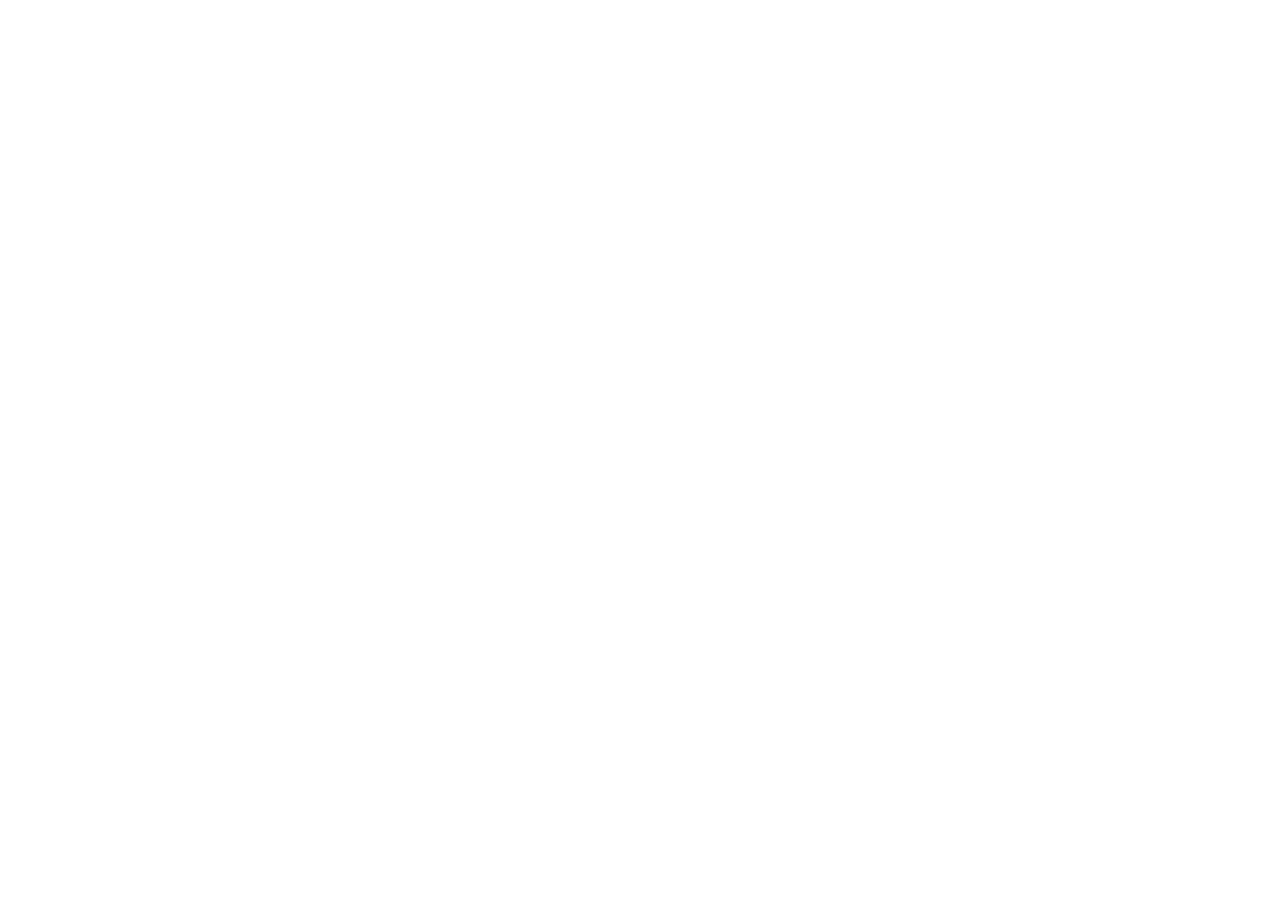
==== index.html @ cdd11fe8 "Initial commit" ====
<!DOCTYPE html>
<html lang="en">
  <head>
    <meta charset="utf-8">
    <title></title>
    <link rel="stylesheet" href="style.css">
    <script src="main.js" defer></script>
  </head>
  <body>
  </body>
</html>
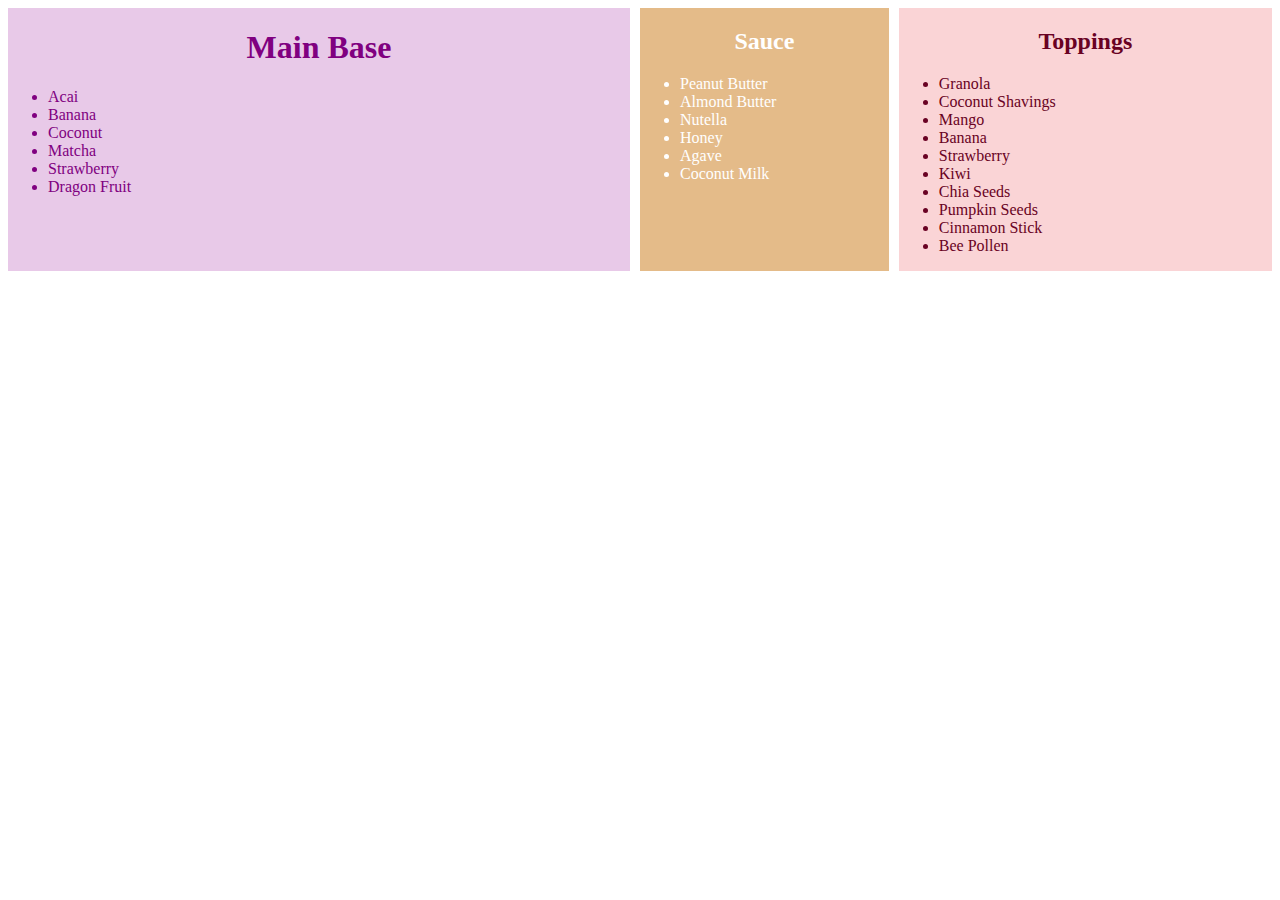
==== commit 9144e69f: "sigh" ====
--- a/index.html
+++ b/index.html
@@ -7,5 +7,48 @@
     <script src="main.js" defer></script>
   </head>
   <body>
+    <div id="container">
+      <div id="base">
+        <h1>Main Base</h1>
+        <ul>
+          <li>Acai</li>
+          <li>Banana</li>
+          <li>Coconut</li>
+          <li>Matcha</li>
+          <li>Strawberry</li>
+          <li>Dragon Fruit</li>
+        </ul>
+      </div>
+      <div id="sauce">
+        <h2>Sauce</h2>
+        <ul>
+          
+          <li>Peanut Butter</li>
+          <li>Almond Butter</li>
+          <li>Nutella</li>
+          <li>Honey</li>
+          <li>Agave</li>
+          <li>Coconut Milk</li>
+        </ul>
+      </div>
+      <div id="top">
+        <h2>Toppings</h2>
+        <ul>
+          <li>Granola</li>
+          <li>Coconut Shavings</li>
+          <li>Mango</li>
+          <li>Banana</li>
+          <li>Strawberry</li>
+          <li>Kiwi</li>
+          <li>Chia Seeds</li>
+          <li>Pumpkin Seeds</li>
+          <li>Cinnamon Stick</li>
+          <li>Bee Pollen</li>
+        </ul>
+        
+
+      </div>
+
+    </div>
   </body>
 </html>--- a/style.css
+++ b/style.css
@@ -0,0 +1,43 @@
+h1, h2{
+    text-align: center
+}
+
+#base {
+    color: purple;
+    background-color: rgb(232, 201, 232);
+}
+
+#sauce {
+    background-color: #e4bb89;
+    color: white;
+}
+
+#top{
+    background-color: rgb(250, 212, 214);
+    color: rgb(105, 2, 35);
+}
+
+/* These ARE MOBILE STYLES */
+@media (max-width: 699px){
+    .desktop-only{
+        display: none;
+    }
+}
+
+/* These ARE DESKTOP STYLES */
+
+@media (min-width: 700px) {
+    #container {
+        display: flex;
+        gap: 10px
+    }
+    #base{
+        width: 50%;
+    }
+    #top{
+        width: 30%;
+    }
+    #sauce{
+        width: 20%;
+    }
+}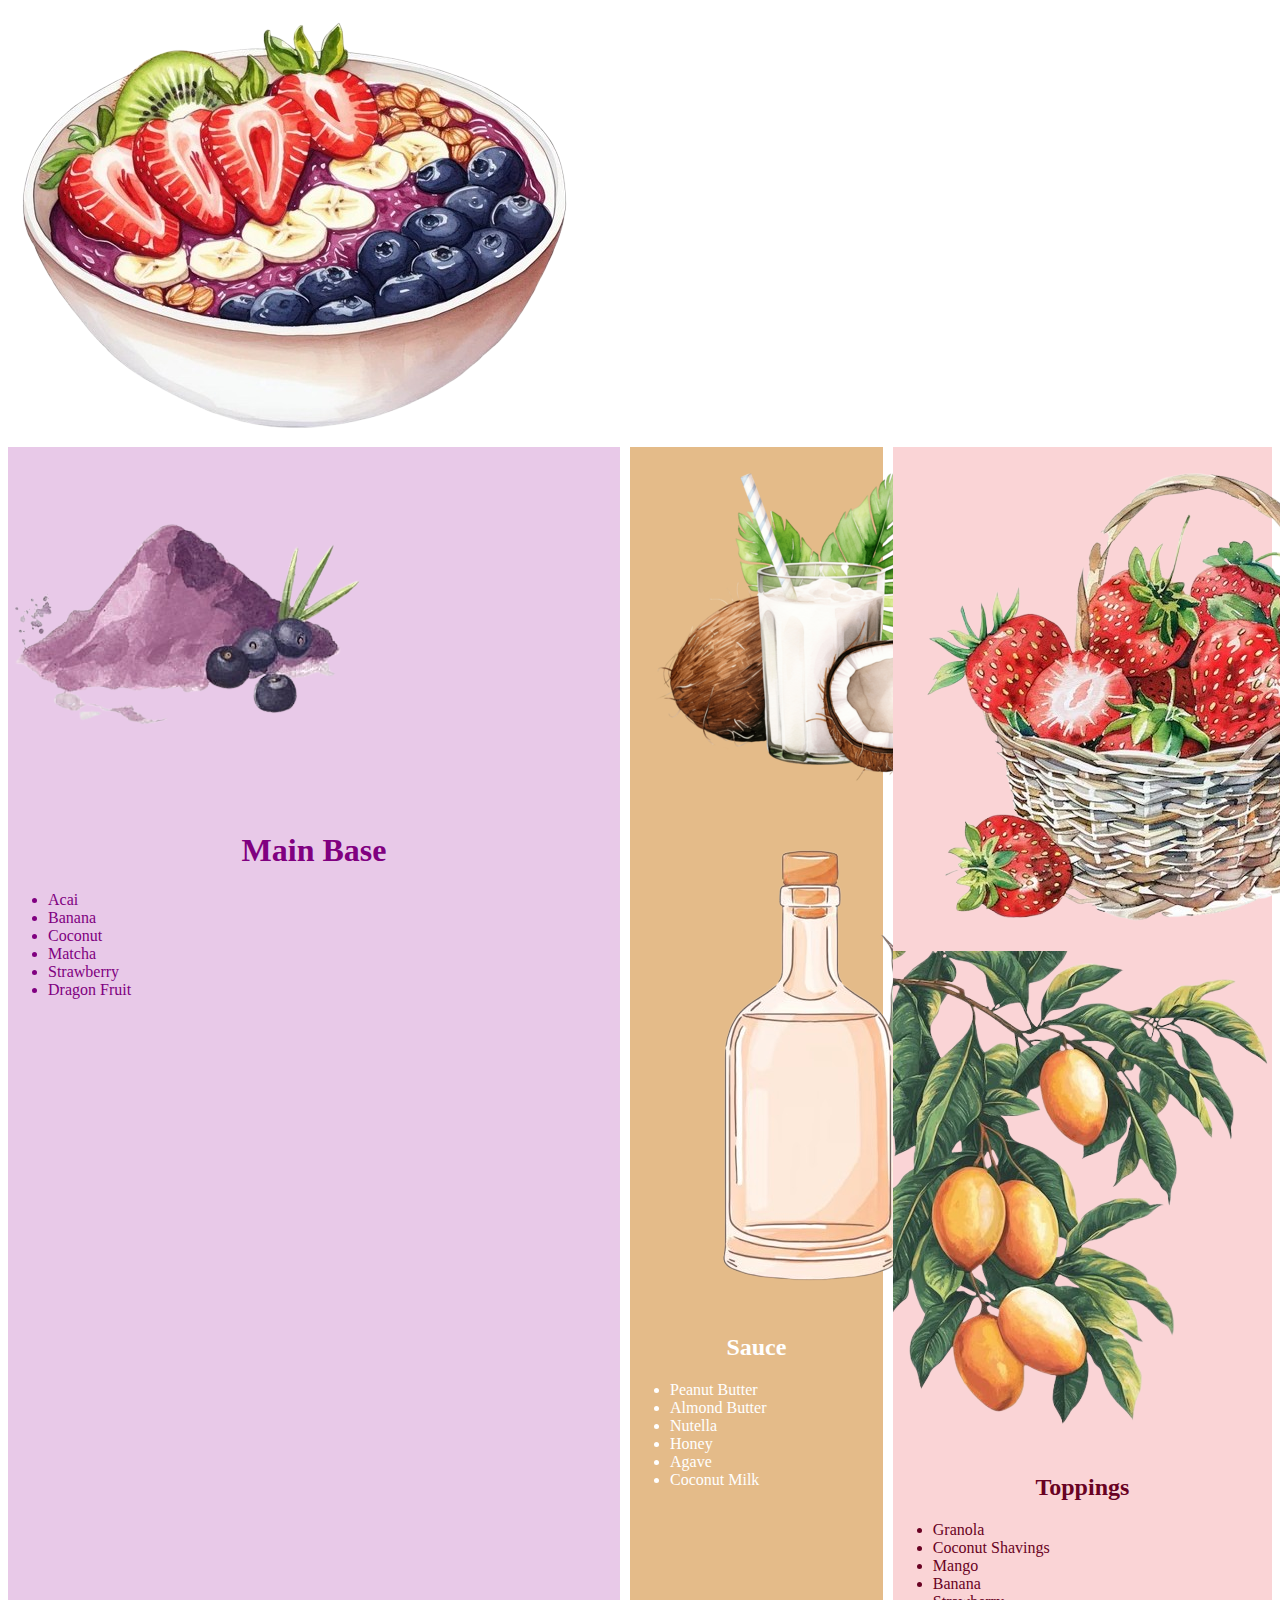
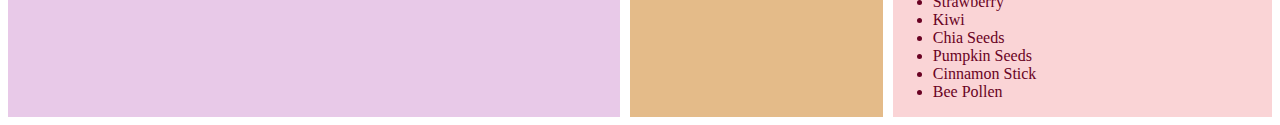
==== commit b126f7bb: "yes" ====
--- a/index.html
+++ b/index.html
@@ -6,9 +6,14 @@
     <link rel="stylesheet" href="style.css">
     <script src="main.js" defer></script>
   </head>
+
   <body>
+    <img src="bowl.png" alt="An Acai Bowl">
+
     <div id="container">
+
       <div id="base">
+        <img src="base.png" alt="acai fruit">
         <h1>Main Base</h1>
         <ul>
           <li>Acai</li>
@@ -19,10 +24,12 @@
           <li>Dragon Fruit</li>
         </ul>
       </div>
+
       <div id="sauce">
+        <img src="coconut.png" alt="coconut milk">
+        <img src="agave.png" alt="Agave Syrup">
         <h2>Sauce</h2>
         <ul>
-          
           <li>Peanut Butter</li>
           <li>Almond Butter</li>
           <li>Nutella</li>
@@ -31,7 +38,10 @@
           <li>Coconut Milk</li>
         </ul>
       </div>
+
       <div id="top">
+        <img src="strawberry.png" alt="basket of strawberries">
+        <img src="mango.png" alt="a mango tree branch of ripe mangoes">
         <h2>Toppings</h2>
         <ul>
           <li>Granola</li>
--- a/style.css
+++ b/style.css
@@ -40,4 +40,10 @@
     #sauce{
         width: 20%;
     }
+}
+
+
+
+.img{
+    size: 50px;
 }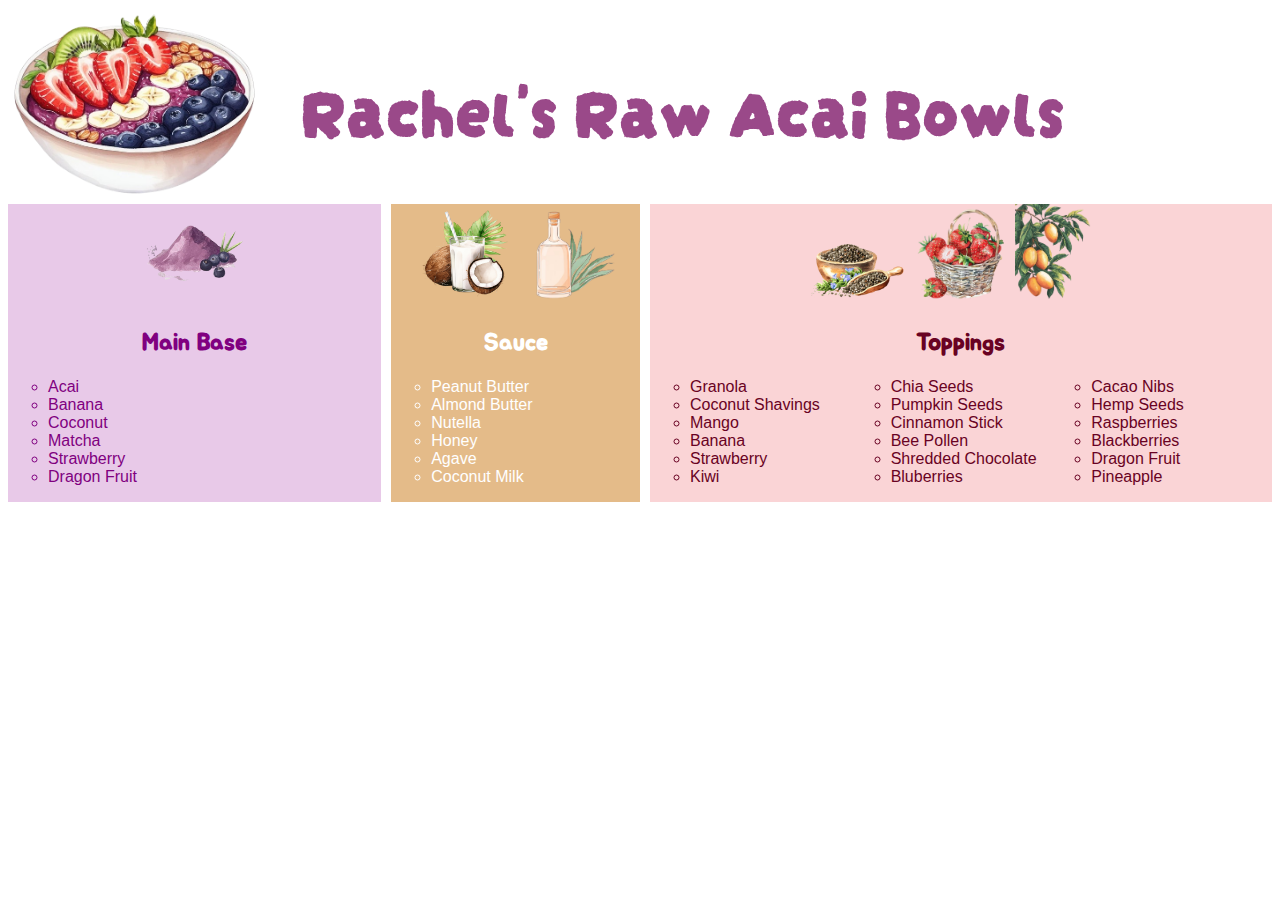
==== commit cbecbca6: "better!" ====
--- a/index.html
+++ b/index.html
@@ -5,16 +5,31 @@
     <title></title>
     <link rel="stylesheet" href="style.css">
     <script src="main.js" defer></script>
+    <link rel="preconnect" href="https://fonts.googleapis.com">
+    <link rel="preconnect" href="https://fonts.gstatic.com" crossorigin>
+    <link href="https://fonts.googleapis.com/css2?family=Darumadrop+One&display=swap" rel="stylesheet">
+    <link rel="preconnect" href="https://fonts.googleapis.com">
+    <link rel="preconnect" href="https://fonts.gstatic.com" crossorigin>
+    <link href="https://fonts.googleapis.com/css2?family=Darumadrop+One&family=Jua&display=swap" rel="stylesheet">
   </head>
 
   <body>
-    <img src="bowl.png" alt="An Acai Bowl">
+
+    <div id="logo">
+      <div id='ur_bowl'>
+        <img src="bowl.png" alt="An Acai Bowl">
+      </div>
+      <h1 id="title">Rachel's Raw Acai Bowls</h1>
+    </div>
+    
 
     <div id="container">
 
       <div id="base">
-        <img src="base.png" alt="acai fruit">
-        <h1>Main Base</h1>
+        <div class="centered">
+          <img class="icon" src="base.png" alt="acai fruit">
+        </div>
+        <h2>Main Base</h2>
         <ul>
           <li>Acai</li>
           <li>Banana</li>
@@ -26,8 +41,10 @@
       </div>
 
       <div id="sauce">
-        <img src="coconut.png" alt="coconut milk">
-        <img src="agave.png" alt="Agave Syrup">
+        <div class="centered">
+          <img class="icon" src="coconut.png" alt="coconut milk">
+          <img class="icon" src="agave.png" alt="Agave Syrup">
+        </div>
         <h2>Sauce</h2>
         <ul>
           <li>Peanut Butter</li>
@@ -40,10 +57,13 @@
       </div>
 
       <div id="top">
-        <img src="strawberry.png" alt="basket of strawberries">
-        <img src="mango.png" alt="a mango tree branch of ripe mangoes">
+        <div class="centered">
+          <img class= "icon" src="chiaseeds.png" alt="chia seeds pile">
+          <img class="icon" src="strawberry.png" alt="basket of strawberries">
+          <img class= "icon" src="mango.png" alt="a mango tree branch of ripe mangoes">
+        </div>
         <h2>Toppings</h2>
-        <ul>
+        <ul id="long-list">
           <li>Granola</li>
           <li>Coconut Shavings</li>
           <li>Mango</li>
@@ -54,6 +74,14 @@
           <li>Pumpkin Seeds</li>
           <li>Cinnamon Stick</li>
           <li>Bee Pollen</li>
+          <li>Shredded Chocolate</li>
+          <li>Bluberries</li>
+          <li>Cacao Nibs</li>
+          <li>Hemp Seeds</li>
+          <li>Raspberries</li>
+          <li>Blackberries</li>
+          <li>Dragon Fruit</li>
+          <li>Pineapple</li>
         </ul>
         
 
--- a/style.css
+++ b/style.css
@@ -1,5 +1,6 @@
-h1, h2{
-    text-align: center
+h2{
+    text-align: center;
+    font-family: 'Jua'
 }
 
 #base {
@@ -17,7 +18,7 @@
     color: rgb(105, 2, 35);
 }
 
-/* These ARE MOBILE STYLES */
+/* These ARE MOBILE STYLES but its not really working oops */
 @media (max-width: 699px){
     .desktop-only{
         display: none;
@@ -32,10 +33,10 @@
         gap: 10px
     }
     #base{
-        width: 50%;
+        width: 30%;
     }
     #top{
-        width: 30%;
+        width: 50%;
     }
     #sauce{
         width: 20%;
@@ -44,6 +45,44 @@
 
 
 
-.img{
-    size: 50px;
+.icon{
+    width: 100px; 
+    text-align: center;
+}
+
+
+#logo{
+    display: flex;
+    gap: 40px;
+    text-align: right;
+    text:
+}
+
+
+#title{
+    font-size: 70px;
+    color: rgb(154, 73, 137);
+    font-family: 'Darumadrop One'
+}
+
+#ur_bowl{
+    width: 20%;
+}
+
+#ur_bowl img{
+    width: 100%;
+}
+
+ul{
+    list-style-type:circle;
+    font-family:'Lucida Sans', 'Lucida Sans Regular', 'Lucida Grande', 'Lucida Sans Unicode', Geneva, Verdana, sans-serif
+}
+
+.centered{
+    text-align: center;
+}
+
+#long-list{
+    column-count: 3;
+    column-gap: 20px;
 }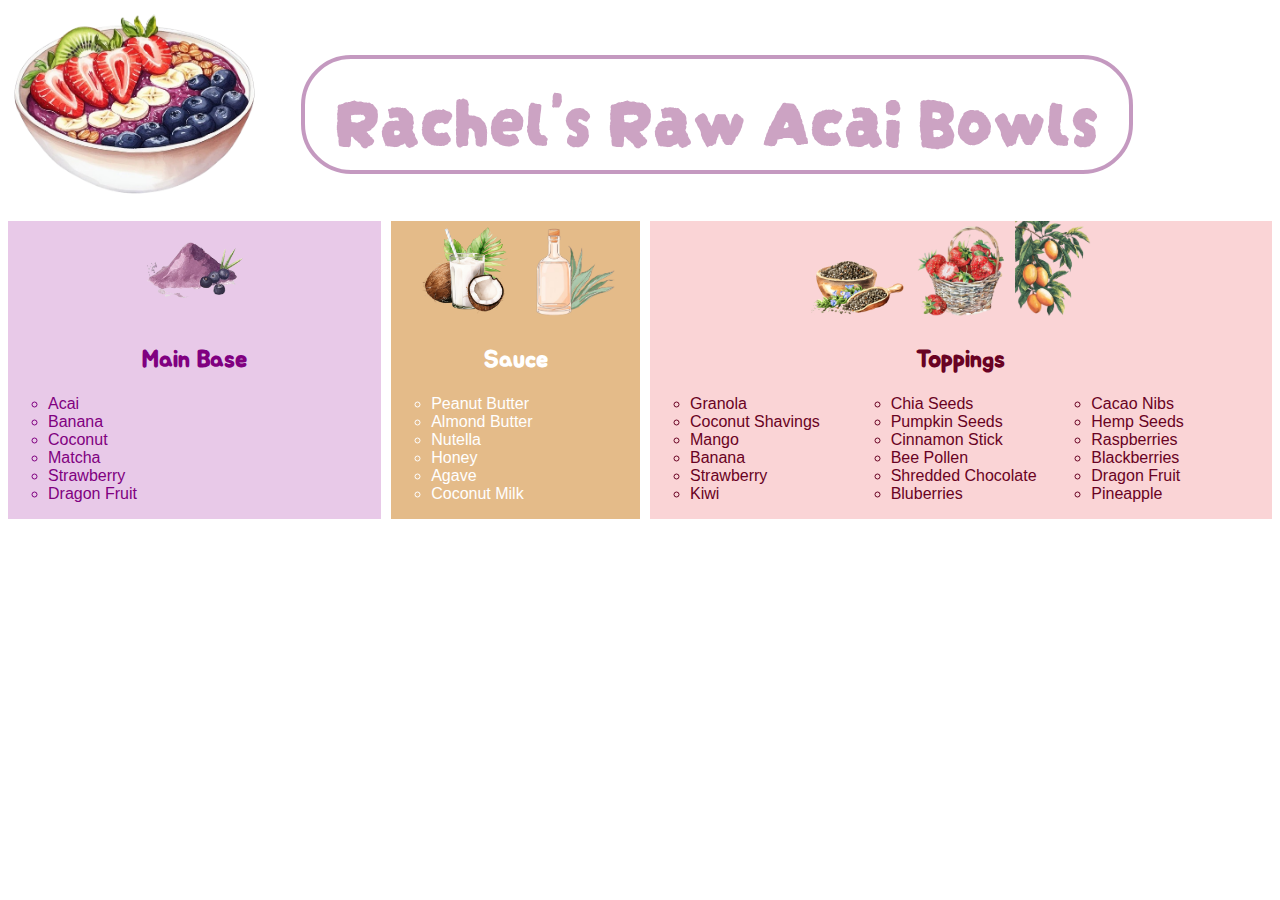
==== commit d48e79b6: "title changes" ====
--- a/index.html
+++ b/index.html
@@ -19,7 +19,7 @@
       <div id='ur_bowl'>
         <img src="bowl.png" alt="An Acai Bowl">
       </div>
-      <h1 id="title">Rachel's Raw Acai Bowls</h1>
+      <h1 id="title" style="border: 4px #8b3682 solid; border-radius: 50px; padding: 5px; padding-left: 30px; padding-right: 30px; opacity: 50%;">  Rachel's Raw Acai Bowls  </h1>
     </div>
     
 
--- a/style.css
+++ b/style.css
@@ -62,7 +62,7 @@
 #title{
     font-size: 70px;
     color: rgb(154, 73, 137);
-    font-family: 'Darumadrop One'
+    font-family: 'Darumadrop One';
 }
 
 #ur_bowl{
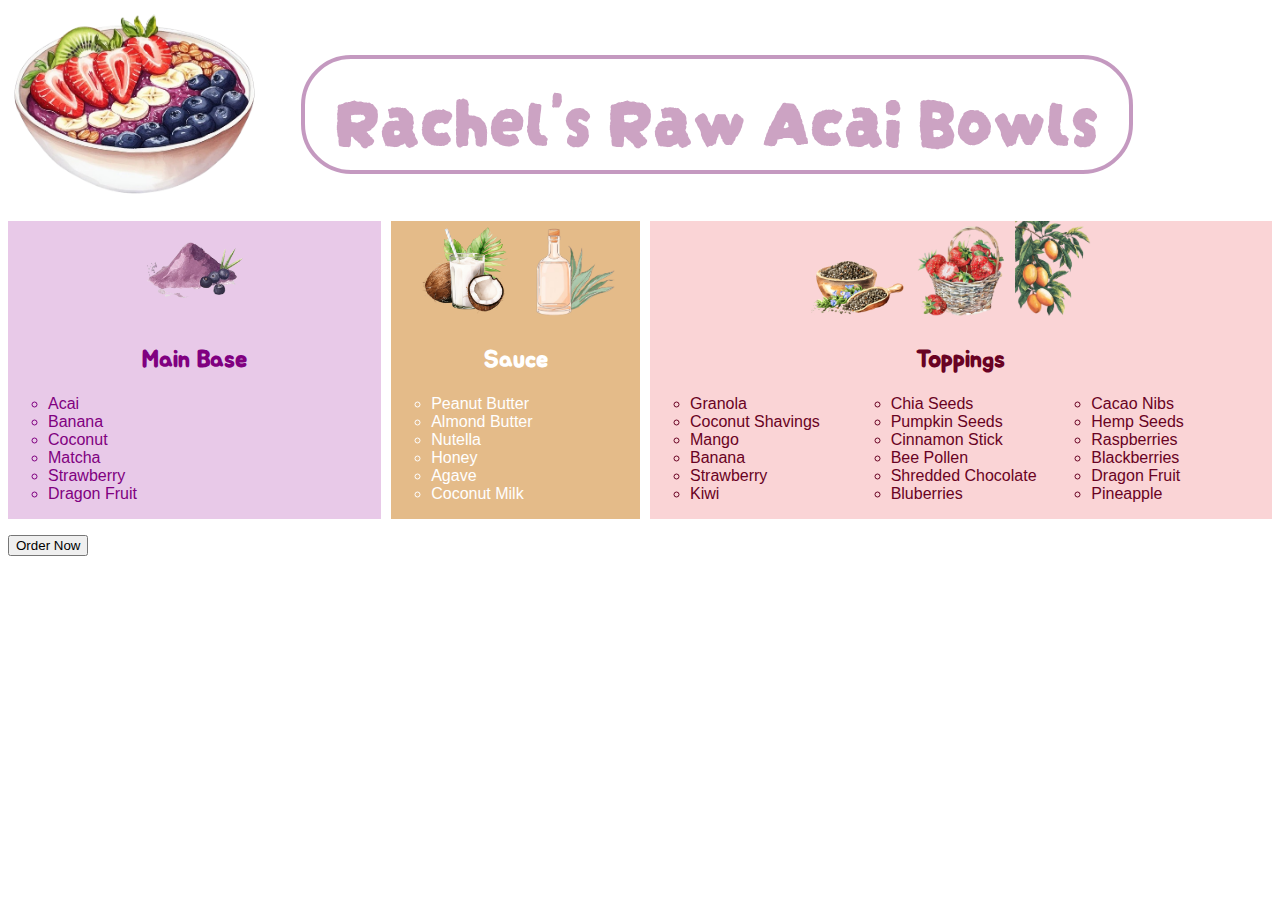
==== commit f7893bc6: "js that doesn't work" ====
--- a/index.html
+++ b/index.html
@@ -22,7 +22,6 @@
       <h1 id="title" style="border: 4px #8b3682 solid; border-radius: 50px; padding: 5px; padding-left: 30px; padding-right: 30px; opacity: 50%;">  Rachel's Raw Acai Bowls  </h1>
     </div>
     
-
     <div id="container">
 
       <div id="base">
@@ -88,5 +87,9 @@
       </div>
 
     </div>
+
+    <p id="disclaimer"></p>
+    <button id="startOrder"> Order Now </button>
+
   </body>
 </html>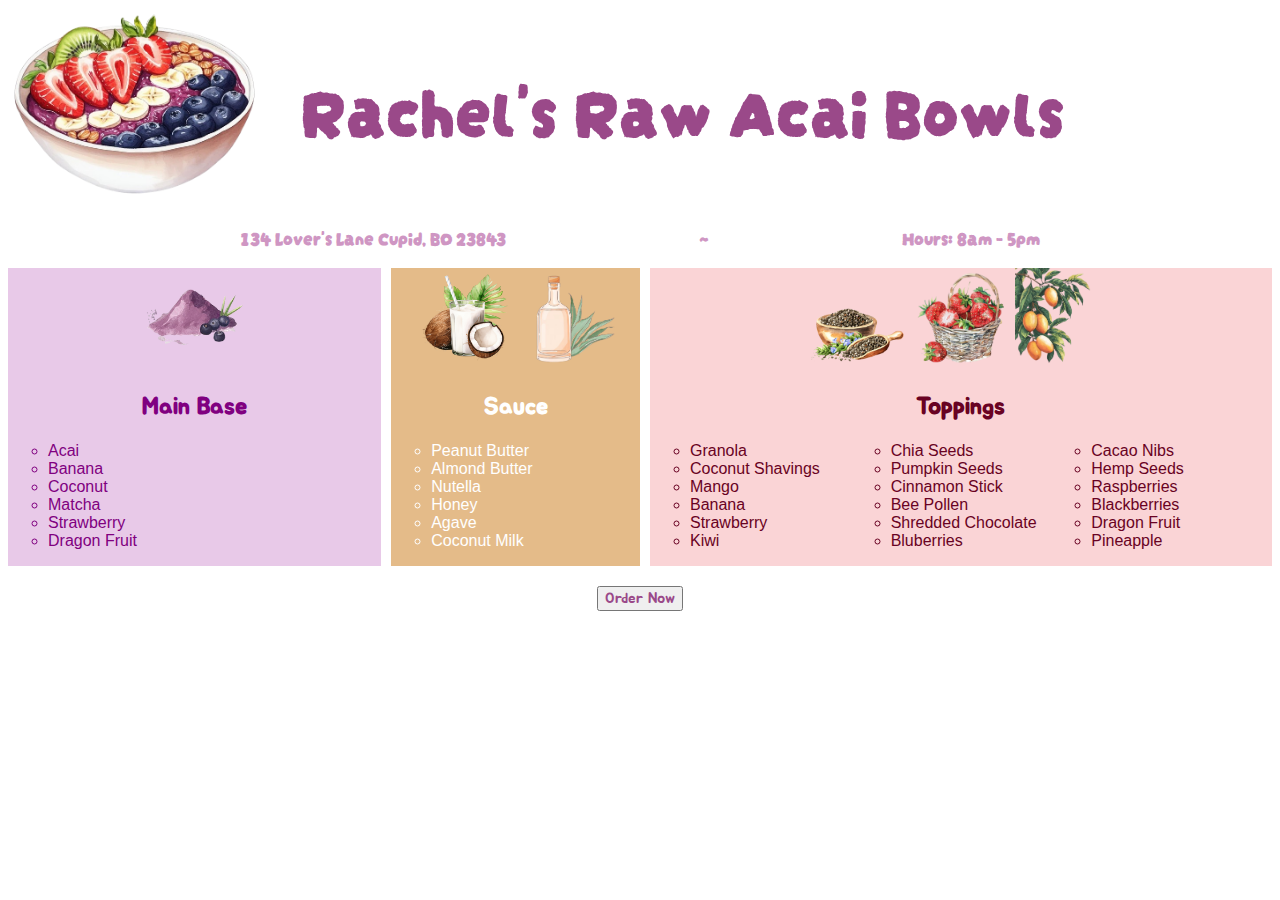
==== commit a024104f: "nvm it didn't work but I fixed the errors with the time and added some additional information/design" ====
--- a/index.html
+++ b/index.html
@@ -19,9 +19,17 @@
       <div id='ur_bowl'>
         <img src="bowl.png" alt="An Acai Bowl">
       </div>
-      <h1 id="title" style="border: 4px #8b3682 solid; border-radius: 50px; padding: 5px; padding-left: 30px; padding-right: 30px; opacity: 50%;">  Rachel's Raw Acai Bowls  </h1>
+      <h1 id="title">  Rachel's Raw Acai Bowls  </h1>
     </div>
     
+    <div id="info">
+      <h3 id="addy">134 Lover's Lane Cupid, BO 23843</h3>
+      <h3 id="tilda">~</h3>
+      <h3 id="HoOfOp">Hours: 8am - 5pm </h3>
+    </div>
+    
+
+
     <div id="container">
 
       <div id="base">
@@ -88,8 +96,12 @@
 
     </div>
 
+    <div style="text-align: center;">
+      <button id="startOrder"> Order Now </button>
+    </div>
+
+
     <p id="disclaimer"></p>
-    <button id="startOrder"> Order Now </button>
 
   </body>
 </html>--- a/style.css
+++ b/style.css
@@ -1,6 +1,27 @@
 h2{
     text-align: center;
     font-family: 'Jua'
+}
+
+#info{
+    display: flex;  
+    justify-content: space-between; 
+    gap: 60px;
+    align-items: center; 
+    width: 100%;
+    max-width: 800px; 
+    margin: auto;
+}
+
+h3{
+    color: rgb(207, 150, 195);
+    font-family: 'Darumadrop One';  
+}
+
+#disclaimer{
+    color: rgb(207, 150, 195);
+    font-family: 'Darumadrop One';
+    text-align: center;  
 }
 
 #base {
@@ -55,7 +76,6 @@
     display: flex;
     gap: 40px;
     text-align: right;
-    text:
 }
 
 
@@ -85,4 +105,11 @@
 #long-list{
     column-count: 3;
     column-gap: 20px;
+}
+
+#startOrder{
+    font-size: 15px;
+    margin-top: 20px;
+    font-family: 'Jua';
+    color:  rgb(154, 73, 137);
 }